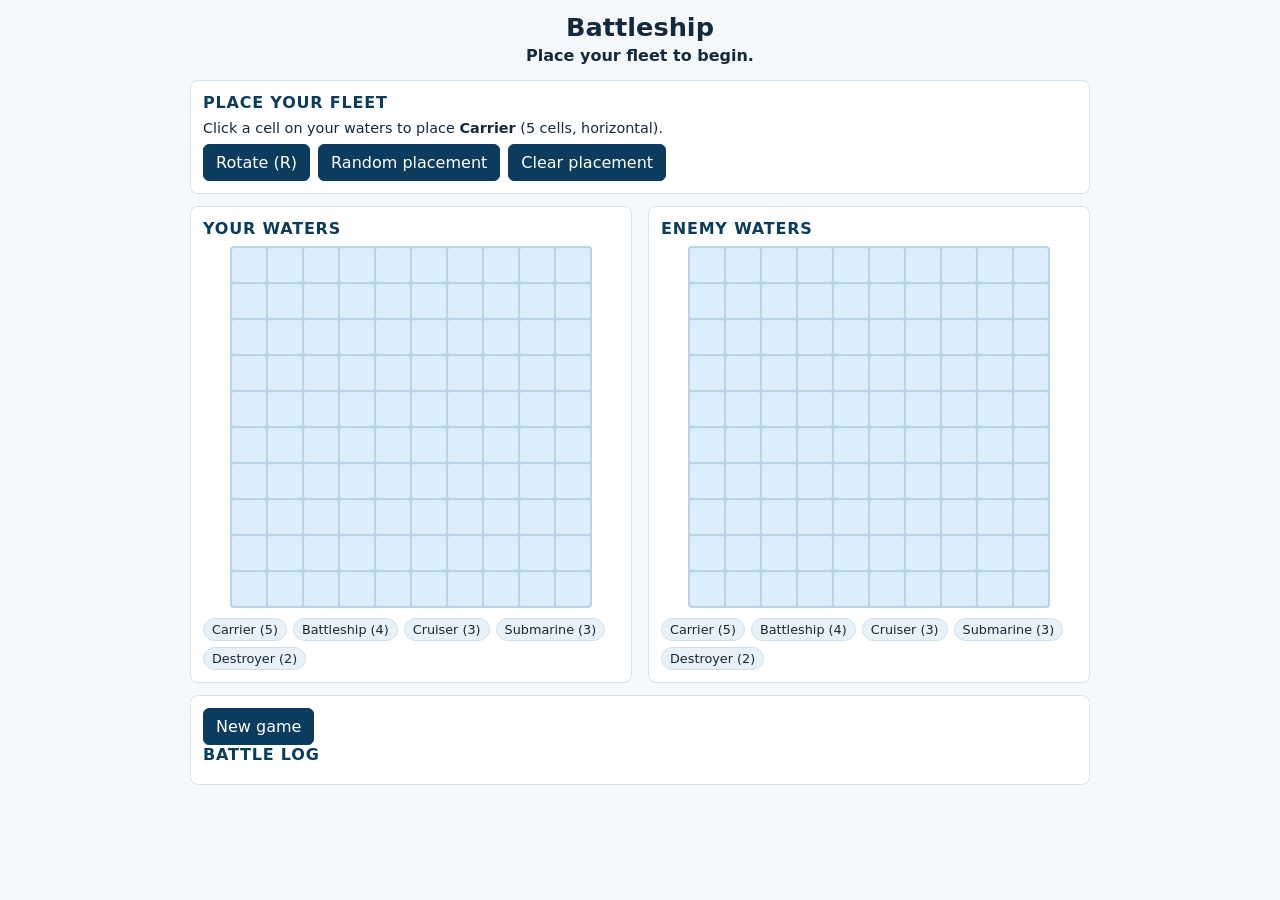
==== index.html @ 0fa8702b "Fix hover affordance, miss marker, cell reflow and add end-of-game overlay Co-Authored-By: Devin AI " ====
<!DOCTYPE html>
<html lang="en">
<head>
  <meta charset="UTF-8">
  <meta name="viewport" content="width=device-width, initial-scale=1.0">
  <title>Battleship</title>
  <link rel="stylesheet" href="styles.css">
</head>
<body>
  <header>
    <h1>Battleship</h1>
    <p id="status" class="status" role="status" aria-live="polite">Place your fleet to begin.</p>
  </header>

  <main>
    <section id="placement-panel" class="panel">
      <h2>Place your fleet</h2>
      <p class="hint">
        Click a cell on your waters to place
        <strong id="next-ship-name">Carrier</strong>
        (<span id="next-ship-size">5</span> cells,
        <span id="orientation-label">horizontal</span>).
      </p>
      <div class="controls">
        <button type="button" id="rotate-btn">Rotate (R)</button>
        <button type="button" id="random-btn">Random placement</button>
        <button type="button" id="reset-placement-btn">Clear placement</button>
      </div>
    </section>

    <div class="boards">
      <section class="board-wrapper">
        <h2>Your waters</h2>
        <div id="player-board" class="board" aria-label="Your waters"></div>
        <ul id="player-fleet" class="fleet-list"></ul>
      </section>

      <section class="board-wrapper">
        <h2>Enemy waters</h2>
        <div id="enemy-board" class="board" aria-label="Enemy waters"></div>
        <ul id="enemy-fleet" class="fleet-list"></ul>
      </section>
    </div>

    <section class="panel">
      <div class="controls">
        <button type="button" id="new-game-btn">New game</button>
      </div>
      <h2>Battle log</h2>
      <ul id="log" class="log"></ul>
    </section>
  </main>

  <div id="game-over-overlay" class="overlay" hidden>
    <div class="overlay-card" role="dialog" aria-modal="true" aria-labelledby="result-title">
      <h2 id="result-title">You won!</h2>
      <p id="result-detail"></p>
      <button type="button" id="play-again-btn">Play again</button>
    </div>
  </div>

  <script src="game.js"></script>
</body>
</html>
---- styles.css ----
:root {
  --sea: #dceefb;
  --sea-dark: #0b3c5d;
  --ship: #6b7a8f;
  --hit: #d64545;
  --miss: #2f3e4d;
  --miss-marker: #cfd8e3;
  --sunk: #7b1e1e;
  --preview-ok: #4caf7d;
  --preview-bad: #e07a5f;
  --hover: #a9d0ea;
  --cell-gap: 2px;
  /* Fixed cell size: grid tracks never depend on cell content, so marking a
     cell can never resize a row or reflow the board. */
  --cell-size: clamp(24px, 7.6vw, 34px);
}

* {
  box-sizing: border-box;
}

body {
  margin: 0;
  padding: 12px;
  font-family: system-ui, -apple-system, "Segoe UI", Roboto, sans-serif;
  background: #f4f8fb;
  color: #14293b;
}

header {
  text-align: center;
}

h1 {
  margin: 0 0 4px;
  font-size: 1.6rem;
}

h2 {
  font-size: 1rem;
  margin: 0 0 8px;
  text-transform: uppercase;
  letter-spacing: 0.05em;
  color: var(--sea-dark);
}

main {
  max-width: 900px;
  margin: 0 auto;
}

.status {
  margin: 0 0 12px;
  font-weight: 600;
  min-height: 1.4em;
}

.hint {
  margin: 0 0 8px;
  font-size: 0.9rem;
}

.panel {
  background: #fff;
  border: 1px solid #d6e2ec;
  border-radius: 8px;
  padding: 12px;
  margin-bottom: 12px;
}

.controls {
  display: flex;
  flex-wrap: wrap;
  gap: 8px;
}

button {
  font: inherit;
  padding: 8px 12px;
  border: 1px solid var(--sea-dark);
  border-radius: 6px;
  background: var(--sea-dark);
  color: #fff;
  cursor: pointer;
  transition: background 0.15s ease, opacity 0.15s ease;
}

button:hover:not(:disabled) {
  background: #145a80;
}

button:disabled {
  opacity: 0.5;
  cursor: not-allowed;
}

.boards {
  display: flex;
  flex-wrap: wrap;
  gap: 16px;
  justify-content: center;
  margin-bottom: 12px;
}

.board-wrapper {
  flex: 1 1 320px;
  min-width: 0;
  background: #fff;
  border: 1px solid #d6e2ec;
  border-radius: 8px;
  padding: 12px;
}

/* Fixed 10x10 tracks. The cell size scales with the viewport but every track
   is the same fixed length, so the grid geometry is independent of state. */
.board {
  display: grid;
  grid-template-columns: repeat(10, var(--cell-size));
  grid-template-rows: repeat(10, var(--cell-size));
  gap: var(--cell-gap);
  width: max-content;
  max-width: 100%;
  margin: 0 auto;
  background: #b9d4e6;
  padding: var(--cell-gap);
  border-radius: 4px;
  touch-action: manipulation;
}

.cell {
  position: relative;
  width: var(--cell-size);
  height: var(--cell-size);
  background: var(--sea);
  border: none;
  border-radius: 2px;
  padding: 0;
  overflow: hidden;
  color: #fff;
  cursor: default;
  transition: background 0.15s ease;
}

/* Markers are absolutely positioned so they can never influence layout. */
.cell::after {
  position: absolute;
  top: 50%;
  left: 50%;
  transform: translate(-50%, -50%);
  line-height: 1;
  font-size: calc(var(--cell-size) * 0.7);
}

/* Hover affordance is opt-in per board: `interactive` is set only on the board
   the player can actually click during the current phase. */
.board.interactive .cell:not(.fired) {
  cursor: crosshair;
}

.board.interactive .cell:not(.fired):hover {
  background: var(--hover);
}

.board.interactive .cell.ship:not(.fired):hover {
  background: #8394a8;
}

.cell.ship {
  background: var(--ship);
}

/* Miss: dark slate fill with a small round dot, so it differs from a hit in
   both colour and marker shape. */
.cell.miss {
  background: var(--miss);
}

.cell.miss::after {
  content: "";
  width: calc(var(--cell-size) * 0.3);
  height: calc(var(--cell-size) * 0.3);
  border-radius: 50%;
  background: var(--miss-marker);
}

.cell.hit {
  background: var(--hit);
}

.cell.hit::after {
  content: "✕";
}

.cell.sunk {
  background: var(--sunk);
}

.cell.sunk::after {
  content: "✕";
}

.cell.preview-ok {
  background: var(--preview-ok);
}

.cell.preview-bad {
  background: var(--preview-bad);
}

.fleet-list {
  list-style: none;
  margin: 10px 0 0;
  padding: 0;
  display: flex;
  flex-wrap: wrap;
  gap: 6px;
  font-size: 0.8rem;
}

.fleet-list li {
  padding: 3px 8px;
  border-radius: 999px;
  background: #e8f1f8;
  border: 1px solid #cfe0ed;
}

.fleet-list li.sunk-ship {
  background: var(--sunk);
  border-color: var(--sunk);
  color: #fff;
  text-decoration: line-through;
}

.log {
  list-style: none;
  margin: 0;
  padding: 0;
  max-height: 180px;
  overflow-y: auto;
  font-size: 0.9rem;
}

.log li {
  padding: 4px 0;
  border-bottom: 1px solid #eef3f7;
}

/* End-of-game overlay: the boards stay visible behind the translucent scrim. */
.overlay {
  position: fixed;
  inset: 0;
  display: flex;
  align-items: center;
  justify-content: center;
  background: rgba(11, 60, 93, 0.55);
  padding: 16px;
}

.overlay[hidden] {
  display: none;
}

.overlay-card {
  background: #fff;
  border-radius: 12px;
  padding: 24px;
  text-align: center;
  max-width: 320px;
  box-shadow: 0 10px 30px rgba(11, 60, 93, 0.35);
}

.overlay-card h2 {
  font-size: 1.5rem;
  margin-bottom: 8px;
}

.overlay-card p {
  margin: 0 0 16px;
}

@media (max-width: 700px) {
  .boards {
    flex-direction: column;
    align-items: center;
  }

  .board-wrapper {
    width: 100%;
  }
}
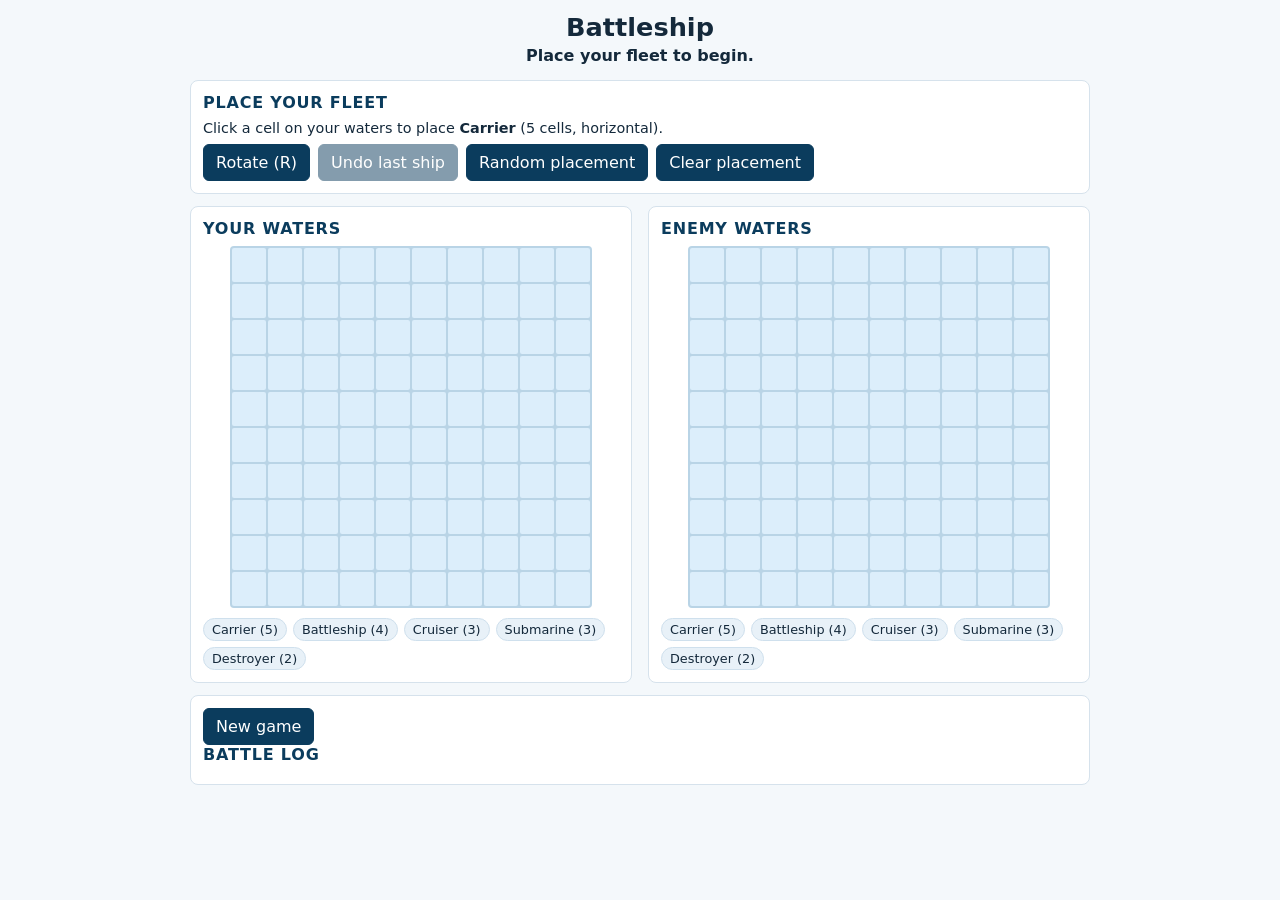
==== commit 6f932376: "Fit both boards on a phone and add a tap-based placement flow Co-Authored-By: Devin AI <158243242+de" ====
--- a/index.html
+++ b/index.html
@@ -16,13 +16,15 @@
     <section id="placement-panel" class="panel">
       <h2>Place your fleet</h2>
       <p class="hint">
-        Click a cell on your waters to place
+        <span id="placement-instruction">Click a cell on your waters to place</span>
         <strong id="next-ship-name">Carrier</strong>
         (<span id="next-ship-size">5</span> cells,
         <span id="orientation-label">horizontal</span>).
       </p>
       <div class="controls">
         <button type="button" id="rotate-btn">Rotate (R)</button>
+        <button type="button" id="confirm-placement-btn" hidden>Confirm</button>
+        <button type="button" id="undo-ship-btn">Undo last ship</button>
         <button type="button" id="random-btn">Random placement</button>
         <button type="button" id="reset-placement-btn">Clear placement</button>
       </div>
--- a/styles.css
+++ b/styles.css
@@ -11,8 +11,11 @@
   --hover: #a9d0ea;
   --cell-gap: 2px;
   /* Fixed cell size: grid tracks never depend on cell content, so marking a
-     cell can never resize a row or reflow the board. */
-  --cell-size: clamp(24px, 7.6vw, 34px);
+     cell can never resize a row or reflow the board.
+     Both 10-wide boards sit side by side, so a cell may take at most a
+     twentieth of the width left after padding, borders and gaps (~100px on a
+     phone). The 34px cap keeps desktop exactly as it was. */
+  --cell-size: clamp(13px, calc((100vw - 100px) / 20), 34px);
 }
 
 * {
@@ -85,7 +88,9 @@
   transition: background 0.15s ease, opacity 0.15s ease;
 }
 
-button:hover:not(:disabled) {
+/* Board cells are buttons too, but their hover affordance is phase-driven and
+   handled by the `.board.interactive` rules, so exclude them here. */
+button:not(.cell):hover:not(:disabled) {
   background: #145a80;
 }
 
@@ -199,12 +204,25 @@
   content: "✕";
 }
 
-.cell.preview-ok {
+/* The placement preview must win over the hover highlight: the hovered cell is
+   the anchor of the preview, and the `.board.interactive ... :hover` selectors
+   above are more specific than a bare `.cell.preview-*`, so the preview is
+   restated here at matching specificity (and later in the file). */
+.cell.preview-ok,
+.board.interactive .cell.preview-ok:not(.fired):hover {
   background: var(--preview-ok);
 }
 
-.cell.preview-bad {
+.cell.preview-bad,
+.board.interactive .cell.preview-bad:not(.fired):hover {
   background: var(--preview-bad);
+}
+
+/* A tap-selected (armed) preview: outlined so it reads as a pending choice
+   rather than a transient hover, since touch has no hover to fall back on. */
+.cell.preview-pending {
+  outline: 2px solid var(--sea-dark);
+  outline-offset: -2px;
 }
 
 .fleet-list {
@@ -278,13 +296,61 @@
   margin: 0 0 16px;
 }
 
+/* Phone layout: both boards must be on screen at once during the firing
+   phase, so they stay side by side and everything around them is compressed
+   rather than stacked. */
 @media (max-width: 700px) {
+  body {
+    padding: 8px;
+  }
+
+  h1 {
+    font-size: 1.2rem;
+  }
+
+  .status {
+    margin-bottom: 8px;
+    font-size: 0.9rem;
+  }
+
   .boards {
-    flex-direction: column;
-    align-items: center;
+    flex-wrap: nowrap;
+    gap: 8px;
+    margin-bottom: 8px;
   }
 
   .board-wrapper {
-    width: 100%;
-  }
-}
+    flex: 1 1 0;
+    padding: 6px;
+  }
+
+  .board-wrapper h2 {
+    font-size: 0.7rem;
+    margin-bottom: 4px;
+  }
+
+  .panel {
+    padding: 8px;
+    margin-bottom: 8px;
+  }
+
+  .controls button {
+    padding: 8px 10px;
+    font-size: 0.85rem;
+  }
+
+  .fleet-list {
+    margin-top: 6px;
+    gap: 3px;
+    font-size: 0.65rem;
+  }
+
+  .fleet-list li {
+    padding: 2px 5px;
+  }
+
+  .log {
+    max-height: 96px;
+    font-size: 0.8rem;
+  }
+}
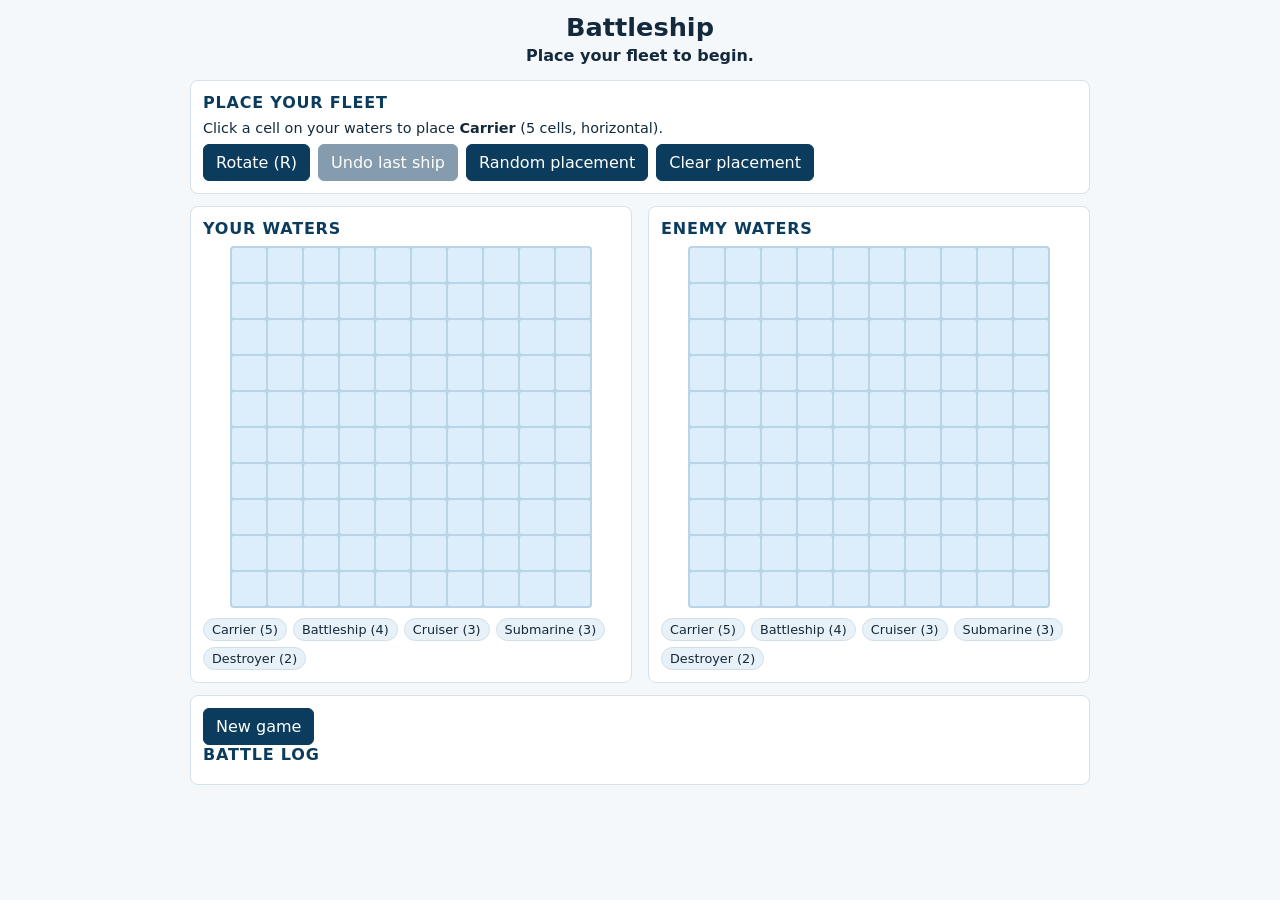
==== commit ccf30dae: "Size the boards by the smaller of the width and height available Co-Authored-By: Devin AI <158243242" ====
--- a/index.html
+++ b/index.html
@@ -33,13 +33,17 @@
     <div class="boards">
       <section class="board-wrapper">
         <h2>Your waters</h2>
-        <div id="player-board" class="board" aria-label="Your waters"></div>
+        <div class="board-area">
+          <div id="player-board" class="board" aria-label="Your waters"></div>
+        </div>
         <ul id="player-fleet" class="fleet-list"></ul>
       </section>
 
       <section class="board-wrapper">
         <h2>Enemy waters</h2>
-        <div id="enemy-board" class="board" aria-label="Enemy waters"></div>
+        <div class="board-area">
+          <div id="enemy-board" class="board" aria-label="Enemy waters"></div>
+        </div>
         <ul id="enemy-fleet" class="fleet-list"></ul>
       </section>
     </div>
--- a/styles.css
+++ b/styles.css
@@ -10,12 +10,13 @@
   --preview-bad: #e07a5f;
   --hover: #a9d0ea;
   --cell-gap: 2px;
-  /* Fixed cell size: grid tracks never depend on cell content, so marking a
-     cell can never resize a row or reflow the board.
-     Both 10-wide boards sit side by side, so a cell may take at most a
-     twentieth of the width left after padding, borders and gaps (~100px on a
-     phone). The 34px cap keeps desktop exactly as it was. */
-  --cell-size: clamp(13px, calc((100vw - 100px) / 20), 34px);
+  /* Largest a cell may get; reached on desktop, where the board is 362px as
+     before. Below that the board is sized from its container rather than from
+     the viewport, so a scrollbar appearing can never push a column out of
+     view. */
+  --cell-max: 34px;
+  /* 10 cells + 9 inner gaps + the padding on both sides */
+  --board-cap: calc(var(--cell-max) * 10 + var(--cell-gap) * 11);
 }
 
 * {
@@ -116,15 +117,20 @@
   padding: 12px;
 }
 
-/* Fixed 10x10 tracks. The cell size scales with the viewport but every track
-   is the same fixed length, so the grid geometry is independent of state. */
+/* Ten equal tracks in a square box: the board fills the width its wrapper
+   gives it (capped at the desktop size) and every track is an equal fraction
+   of that, so the geometry depends only on the container - never on cell
+   state, and never on the viewport width, which would include a scrollbar. */
 .board {
   display: grid;
-  grid-template-columns: repeat(10, var(--cell-size));
-  grid-template-rows: repeat(10, var(--cell-size));
+  grid-template-columns: repeat(10, 1fr);
+  grid-template-rows: repeat(10, 1fr);
   gap: var(--cell-gap);
-  width: max-content;
-  max-width: 100%;
+  width: 100%;
+  aspect-ratio: 1;
+  /* Lets the markers inside be sized as a fraction of the board (cqw). */
+  container-type: size;
+  max-width: var(--board-cap);
   margin: 0 auto;
   background: #b9d4e6;
   padding: var(--cell-gap);
@@ -134,8 +140,11 @@
 
 .cell {
   position: relative;
-  width: var(--cell-size);
-  height: var(--cell-size);
+  width: 100%;
+  height: 100%;
+  /* Marker size follows the board, not the viewport: 6.6% of the board width
+     is ~0.7 of a cell at every size. */
+  font-size: 6.6cqw;
   background: var(--sea);
   border: none;
   border-radius: 2px;
@@ -153,7 +162,7 @@
   left: 50%;
   transform: translate(-50%, -50%);
   line-height: 1;
-  font-size: calc(var(--cell-size) * 0.7);
+  font-size: 1em;
 }
 
 /* Hover affordance is opt-in per board: `interactive` is set only on the board
@@ -182,8 +191,8 @@
 
 .cell.miss::after {
   content: "";
-  width: calc(var(--cell-size) * 0.3);
-  height: calc(var(--cell-size) * 0.3);
+  width: 30%;
+  height: 30%;
   border-radius: 50%;
   background: var(--miss-marker);
 }
@@ -296,6 +305,56 @@
   margin: 0 0 16px;
 }
 
+/* Compact viewports - phones in either orientation. The page becomes a column
+   that fills the viewport, which gives the row holding the boards a definite
+   height; .board-area is a size container inside it, so each board can be the
+   smaller of the space available across (100cqw) and down (100cqh). Sizing
+   against one axis only is what made the board overflow the other one. */
+@media (max-width: 700px), (max-height: 600px) and (orientation: landscape) {
+  body {
+    display: flex;
+    flex-direction: column;
+    min-height: 100svh;
+  }
+
+  main {
+    display: flex;
+    flex-direction: column;
+    flex: 1 1 auto;
+    min-height: 0;
+    width: 100%;
+  }
+
+  .boards {
+    flex: 1 1 auto;
+    min-height: 0;
+    flex-wrap: nowrap;
+    align-items: stretch;
+  }
+
+  .board-wrapper {
+    display: flex;
+    flex-direction: column;
+    flex: 1 1 0;
+    min-height: 0;
+  }
+
+  .board-area {
+    flex: 1 1 auto;
+    min-height: 0;
+    display: flex;
+    justify-content: center;
+    container-type: size;
+  }
+
+  .board {
+    width: min(100cqw, 100cqh, var(--board-cap));
+    height: min(100cqw, 100cqh, var(--board-cap));
+    max-width: none;
+    aspect-ratio: auto;
+  }
+}
+
 /* Phone layout: both boards must be on screen at once during the firing
    phase, so they stay side by side and everything around them is compressed
    rather than stacked. */
@@ -354,3 +413,138 @@
     font-size: 0.8rem;
   }
 }
+
+/* Very narrow phones (320px and down): trim the chrome around the grids
+   further so the cells keep some size instead of bottoming out on the floor
+   of the clamp. */
+@media (max-width: 360px) {
+  body {
+    padding: 4px;
+  }
+
+  .boards {
+    gap: 6px;
+  }
+
+  .board-wrapper {
+    padding: 4px;
+  }
+
+  .fleet-list {
+    font-size: 0.6rem;
+  }
+
+  h1 {
+    font-size: 1.05rem;
+  }
+
+  .hint {
+    font-size: 0.8rem;
+    margin-bottom: 6px;
+  }
+
+  .panel {
+    margin-bottom: 6px;
+  }
+
+  .controls {
+    gap: 6px;
+  }
+
+  .controls button {
+    padding: 6px 8px;
+    font-size: 0.8rem;
+  }
+
+  .log {
+    max-height: 60px;
+  }
+}
+
+/* Landscape phones: height is the scarce dimension, so the chrome above and
+   below the boards is trimmed hard to leave the grids as much of it as
+   possible. */
+@media (max-height: 600px) and (orientation: landscape) {
+  body {
+    padding: 6px;
+  }
+
+  /* Title and status share one line, and the battle log sits next to the New
+     game button, so the vertical chrome is roughly two lines instead of six. */
+  header {
+    display: flex;
+    align-items: baseline;
+    justify-content: center;
+    gap: 10px;
+    margin-bottom: 6px;
+  }
+
+  h1 {
+    font-size: 1rem;
+    margin: 0;
+  }
+
+  .status {
+    margin: 0;
+    font-size: 0.85rem;
+  }
+
+  main > .panel:last-of-type {
+    display: flex;
+    align-items: center;
+    gap: 8px;
+  }
+
+  main > .panel:last-of-type h2 {
+    margin: 0;
+    font-size: 0.65rem;
+  }
+
+  main > .panel:last-of-type .log {
+    flex: 1 1 auto;
+  }
+
+  .hint {
+    font-size: 0.8rem;
+    margin-bottom: 6px;
+  }
+
+  .panel {
+    padding: 6px;
+    margin-bottom: 6px;
+  }
+
+  .boards {
+    gap: 8px;
+    margin-bottom: 6px;
+  }
+
+  .board-wrapper {
+    padding: 6px;
+  }
+
+  .board-wrapper h2 {
+    font-size: 0.7rem;
+    margin-bottom: 4px;
+  }
+
+  .controls button {
+    padding: 6px 10px;
+    font-size: 0.8rem;
+  }
+
+  .fleet-list {
+    margin-top: 4px;
+    gap: 3px;
+    font-size: 0.6rem;
+  }
+
+  .fleet-list li {
+    padding: 2px 5px;
+  }
+
+  .log {
+    max-height: 44px;
+    font-size: 0.75rem;
+  }
+}
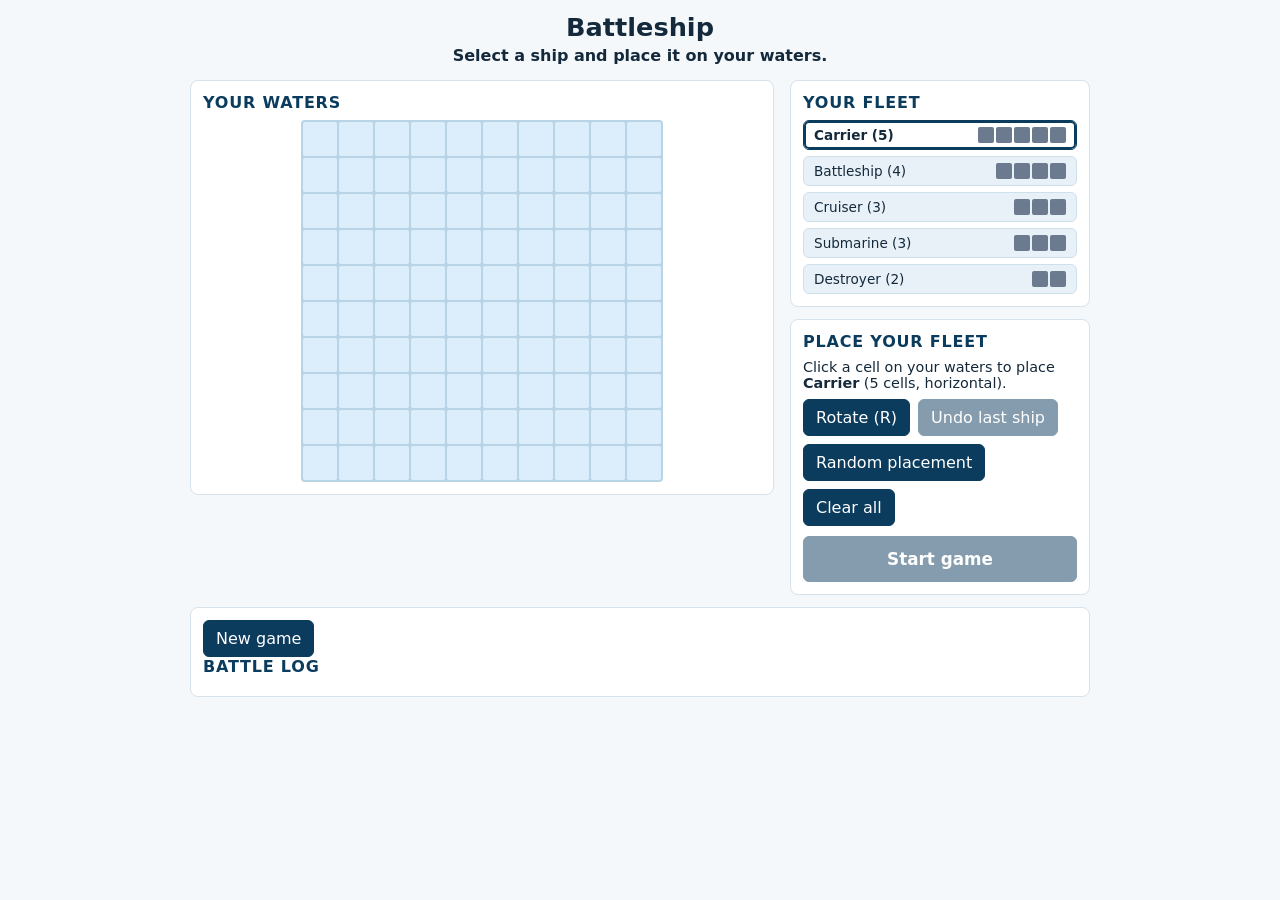
==== commit 5381e5d1: "Rework placement: player board only, selectable fleet picker, any-order placement, Start game gate C" ====
--- a/index.html
+++ b/index.html
@@ -12,25 +12,8 @@
     <p id="status" class="status" role="status" aria-live="polite">Place your fleet to begin.</p>
   </header>
 
-  <main>
-    <section id="placement-panel" class="panel">
-      <h2>Place your fleet</h2>
-      <p class="hint">
-        <span id="placement-instruction">Click a cell on your waters to place</span>
-        <strong id="next-ship-name">Carrier</strong>
-        (<span id="next-ship-size">5</span> cells,
-        <span id="orientation-label">horizontal</span>).
-      </p>
-      <div class="controls">
-        <button type="button" id="rotate-btn">Rotate (R)</button>
-        <button type="button" id="confirm-placement-btn" hidden>Confirm</button>
-        <button type="button" id="undo-ship-btn">Undo last ship</button>
-        <button type="button" id="random-btn">Random placement</button>
-        <button type="button" id="reset-placement-btn">Clear placement</button>
-      </div>
-    </section>
-
-    <div class="boards">
+  <main id="game" class="placement">
+    <div id="boards" class="boards">
       <section class="board-wrapper">
         <h2>Your waters</h2>
         <div class="board-area">
@@ -39,7 +22,9 @@
         <ul id="player-fleet" class="fleet-list"></ul>
       </section>
 
-      <section class="board-wrapper">
+      <!-- Detached from the document during placement and attached by
+           "Start game"; see game.js. -->
+      <section id="enemy-wrapper" class="board-wrapper">
         <h2>Enemy waters</h2>
         <div class="board-area">
           <div id="enemy-board" class="board" aria-label="Enemy waters"></div>
@@ -47,6 +32,31 @@
         <ul id="enemy-fleet" class="fleet-list"></ul>
       </section>
     </div>
+
+    <section id="fleet-picker-panel" class="panel">
+      <h2>Your fleet</h2>
+      <ul id="fleet-picker" class="fleet-picker" aria-label="Ships to place"></ul>
+    </section>
+
+    <section id="placement-panel" class="panel">
+      <h2>Place your fleet</h2>
+      <p class="hint">
+        <span id="placement-instruction">Click a cell on your waters to place</span>
+        <span id="placement-detail">
+          <strong id="next-ship-name">Carrier</strong>
+          (<span id="next-ship-size">5</span> cells,
+          <span id="orientation-label">horizontal</span>).
+        </span>
+      </p>
+      <div class="controls">
+        <button type="button" id="rotate-btn">Rotate (R)</button>
+        <button type="button" id="confirm-placement-btn" hidden>Confirm</button>
+        <button type="button" id="undo-ship-btn">Undo last ship</button>
+        <button type="button" id="random-btn">Random placement</button>
+        <button type="button" id="reset-placement-btn">Clear all</button>
+      </div>
+      <button type="button" id="start-game-btn" class="primary" disabled>Start game</button>
+    </section>
 
     <section class="panel">
       <div class="controls">
--- a/styles.css
+++ b/styles.css
@@ -17,6 +17,8 @@
   --cell-max: 34px;
   /* 10 cells + 9 inner gaps + the padding on both sides */
   --board-cap: calc(var(--cell-max) * 10 + var(--cell-gap) * 11);
+  --cell-min: 14px;
+  --board-min: calc(var(--cell-min) * 10 + var(--cell-gap) * 11);
 }
 
 * {
@@ -258,6 +260,112 @@
   text-decoration: line-through;
 }
 
+/* Placement phase: only the player's board is in the document, with the fleet
+   picker and the placement controls in a column beside it. `main.placement`
+   is toggled by game.js together with the enemy board's presence. */
+main.placement {
+  display: grid;
+  grid-template-columns: minmax(0, 1fr) minmax(240px, 300px);
+  grid-template-rows: auto auto auto;
+  grid-template-areas:
+    "boards picker"
+    "boards controls"
+    "log    log";
+  column-gap: 16px;
+  align-items: start;
+}
+
+main.placement .boards {
+  grid-area: boards;
+}
+
+#fleet-picker-panel {
+  grid-area: picker;
+}
+
+#placement-panel {
+  grid-area: controls;
+}
+
+main.placement > .panel:last-of-type {
+  grid-area: log;
+}
+
+/* The picker already lists the fleet, so the status pills under the board
+   only appear once the battle starts. */
+main.placement .fleet-list {
+  display: none;
+}
+
+#placement-panel.no-selection #placement-detail {
+  display: none;
+}
+
+.fleet-picker {
+  list-style: none;
+  margin: 0;
+  padding: 0;
+  display: flex;
+  flex-direction: column;
+  gap: 6px;
+}
+
+/* One entry per ship: its name and its length drawn as a row of cells. */
+.fleet-picker .fleet-option {
+  display: flex;
+  align-items: center;
+  justify-content: space-between;
+  gap: 8px;
+  width: 100%;
+  padding: 6px 10px;
+  font-size: 0.85rem;
+  text-align: left;
+  color: inherit;
+  background: #e8f1f8;
+  border: 1px solid #cfe0ed;
+  border-radius: 6px;
+}
+
+.fleet-picker .fleet-option:hover:not(:disabled) {
+  background: var(--hover);
+}
+
+.fleet-picker .fleet-option.selected {
+  background: #fff;
+  border-color: var(--sea-dark);
+  box-shadow: inset 0 0 0 2px var(--sea-dark);
+  font-weight: 600;
+}
+
+.fleet-picker .fleet-option.placed {
+  text-decoration: line-through;
+}
+
+.fleet-option-cells {
+  display: flex;
+  gap: 2px;
+  flex: 0 0 auto;
+}
+
+.fleet-option-cells i {
+  display: block;
+  width: 16px;
+  height: 16px;
+  background: var(--ship);
+  border-radius: 2px;
+}
+
+/* Start game is the one action that moves the game on, so it is the largest
+   control on the placement screen. */
+#start-game-btn {
+  display: block;
+  width: 100%;
+  margin-top: 10px;
+  padding: 12px;
+  font-size: 1.05rem;
+  font-weight: 700;
+}
+
 .log {
   list-style: none;
   margin: 0;
@@ -412,6 +520,54 @@
     max-height: 96px;
     font-size: 0.8rem;
   }
+
+  .fleet-picker {
+    gap: 4px;
+  }
+
+  /* Narrow column beside the board: name above the cell row. */
+  .fleet-picker .fleet-option {
+    flex-direction: column;
+    align-items: flex-start;
+    gap: 3px;
+    padding: 4px 6px;
+    font-size: 0.7rem;
+  }
+
+  .fleet-option-cells i {
+    width: 9px;
+    height: 9px;
+  }
+
+  #start-game-btn {
+    margin-top: 8px;
+    padding: 10px;
+    font-size: 0.95rem;
+  }
+}
+
+/* Portrait phones during placement: the board takes the width the picker
+   leaves it (height is plentiful here), the controls go underneath. */
+@media (max-width: 700px) and (orientation: portrait) {
+  main.placement {
+    grid-template-columns: minmax(0, 1fr) auto;
+    grid-template-areas:
+      "boards   picker"
+      "controls controls"
+      "log      log";
+    column-gap: 8px;
+    align-items: stretch;
+  }
+
+  main.placement .board-area {
+    container-type: inline-size;
+  }
+
+  main.placement .board {
+    width: min(100cqw, var(--board-cap), 40svh);
+    height: auto;
+    aspect-ratio: 1;
+  }
 }
 
 /* Very narrow phones (320px and down): trim the chrome around the grids
@@ -458,6 +614,18 @@
 
   .log {
     max-height: 60px;
+  }
+}
+
+/* A board must stay tappable even when the height available collapses, so in
+   landscape it stops shrinking at --cell-min and the placement screen scrolls
+   instead - the same trade already accepted at 320px portrait. The floor is a
+   min-height on the container (the page then grows) rather than a min on the
+   board, and it is gated on a width that can fit two floored boards, because
+   flooring against width is what caused the 320px overflow in R18. */
+@media (min-width: 420px) and (max-height: 600px) and (orientation: landscape) {
+  .board-wrapper {
+    min-height: calc(var(--board-min) + 3.5rem);
   }
 }
 
@@ -547,4 +715,93 @@
     max-height: 44px;
     font-size: 0.75rem;
   }
-}
+
+  /* Placement in landscape: the picker and the controls each take a column
+     beside the board, so the scarce vertical budget goes to the grid instead
+     of a stack of buttons. */
+  main.placement {
+    grid-template-columns: minmax(0, 1fr) auto minmax(120px, 26%);
+    grid-template-rows: minmax(0, 1fr) auto;
+    grid-template-areas:
+      "boards picker controls"
+      "log    log    log";
+    column-gap: 8px;
+    align-items: stretch;
+  }
+
+  #fleet-picker-panel,
+  #placement-panel {
+    margin-bottom: 6px;
+    min-height: 0;
+    overflow-y: auto;
+  }
+
+  #fleet-picker-panel h2,
+  #placement-panel h2 {
+    font-size: 0.7rem;
+    margin-bottom: 4px;
+  }
+
+  #placement-panel .controls {
+    flex-direction: column;
+    align-items: stretch;
+    gap: 4px;
+  }
+
+  .fleet-picker {
+    gap: 4px;
+  }
+
+  .fleet-picker .fleet-option {
+    flex-direction: column;
+    align-items: flex-start;
+    gap: 3px;
+    padding: 4px 6px;
+    font-size: 0.7rem;
+  }
+
+  .fleet-option-cells i {
+    width: 9px;
+    height: 9px;
+  }
+
+  #start-game-btn {
+    margin-top: 6px;
+    padding: 8px;
+    font-size: 0.9rem;
+  }
+}
+
+/* Very short landscape (568x320 and similar): with the boards floored at
+   --cell-min, the firing phase only fits if the log and the labels around the
+   grids give up their remaining slack - per the rule that the chrome shrinks
+   before the boards do. */
+@media (max-height: 360px) and (orientation: landscape) {
+  main > .panel:last-of-type {
+    padding: 4px 6px;
+  }
+
+  .log {
+    max-height: 22px;
+  }
+
+  .board-wrapper h2 {
+    font-size: 0.65rem;
+    margin-bottom: 2px;
+  }
+
+  .fleet-list {
+    margin-top: 2px;
+    font-size: 0.55rem;
+  }
+
+  /* The status line repeats what the hint says; the buttons need the room. */
+  #placement-panel .hint {
+    display: none;
+  }
+
+  #placement-panel .controls button {
+    padding: 4px 8px;
+    font-size: 0.75rem;
+  }
+}
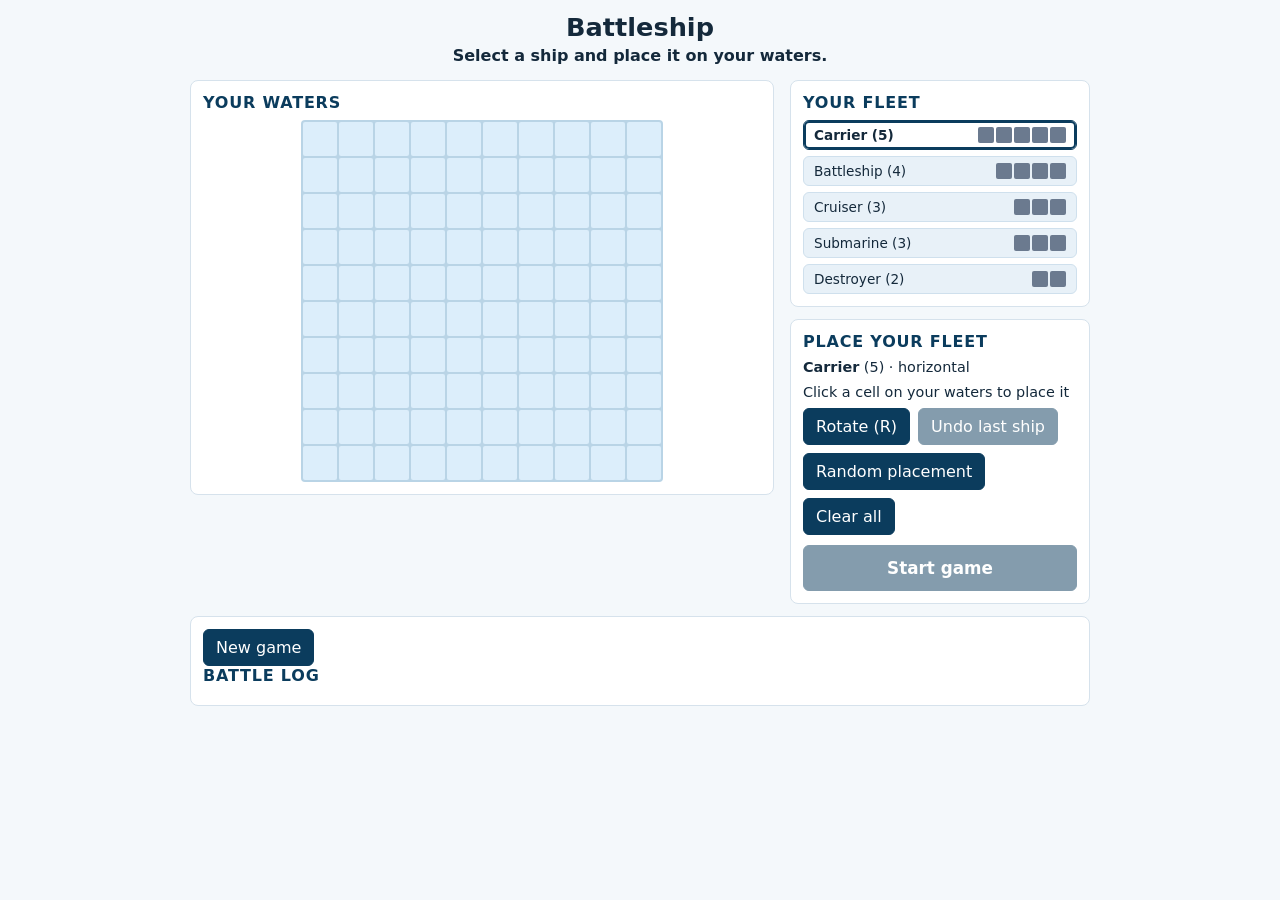
==== commit 3d480a18: "Keep the selected ship and orientation visible in short landscape Split the live readout (ship, leng" ====
--- a/index.html
+++ b/index.html
@@ -40,13 +40,13 @@
 
     <section id="placement-panel" class="panel">
       <h2>Place your fleet</h2>
+      <p id="placement-state" class="placement-state" aria-live="polite">
+        <strong id="next-ship-name">Carrier</strong>
+        <span id="placement-detail">(<span id="next-ship-size">5</span>)
+          &middot; <span id="orientation-label">horizontal</span></span>
+      </p>
       <p class="hint">
-        <span id="placement-instruction">Click a cell on your waters to place</span>
-        <span id="placement-detail">
-          <strong id="next-ship-name">Carrier</strong>
-          (<span id="next-ship-size">5</span> cells,
-          <span id="orientation-label">horizontal</span>).
-        </span>
+        <span id="placement-instruction">Click a cell on your waters to place it</span>
       </p>
       <div class="controls">
         <button type="button" id="rotate-btn">Rotate (R)</button>
--- a/styles.css
+++ b/styles.css
@@ -297,6 +297,14 @@
   display: none;
 }
 
+/* Live readout of the selected ship and its orientation; stays visible in
+   every layout, unlike the help text in .hint. */
+.placement-state {
+  margin: 0 0 6px;
+  font-size: 0.9rem;
+  min-height: 1.3em;
+}
+
 #placement-panel.no-selection #placement-detail {
   display: none;
 }
@@ -561,6 +569,8 @@
 
   main.placement .board-area {
     container-type: inline-size;
+    /* Stretching would override the aspect ratio and make the cells tall. */
+    align-items: flex-start;
   }
 
   main.placement .board {
@@ -748,6 +758,17 @@
     gap: 4px;
   }
 
+  /* The status line repeats what the hint says; the buttons need the room.
+     The live state line stays, just smaller. */
+  #placement-panel .hint {
+    display: none;
+  }
+
+  #placement-panel .placement-state {
+    font-size: 0.7rem;
+    margin-bottom: 4px;
+  }
+
   .fleet-picker {
     gap: 4px;
   }
@@ -795,11 +816,6 @@
     font-size: 0.55rem;
   }
 
-  /* The status line repeats what the hint says; the buttons need the room. */
-  #placement-panel .hint {
-    display: none;
-  }
-
   #placement-panel .controls button {
     padding: 4px 8px;
     font-size: 0.75rem;
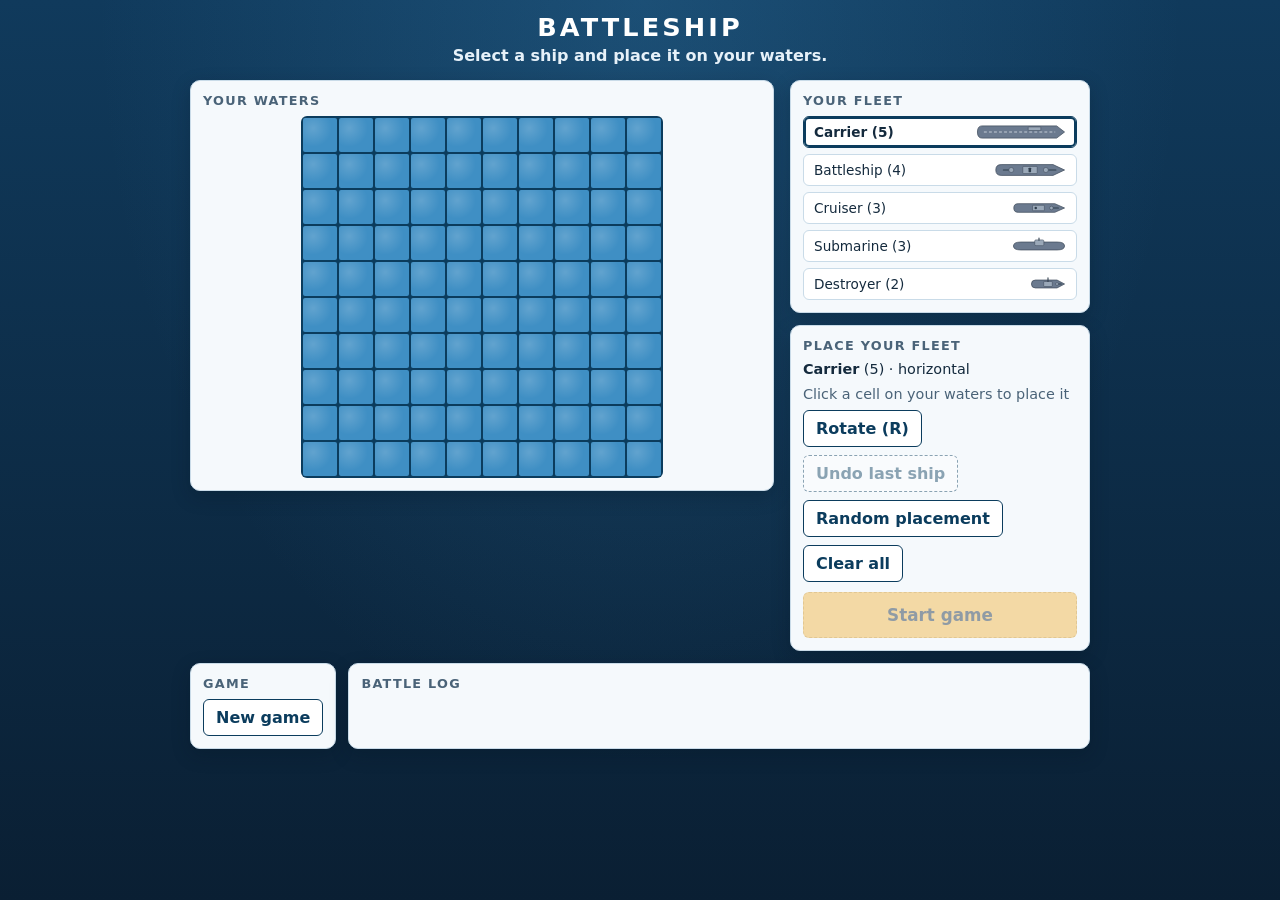
==== commit b5bffdc1: "Visual redesign: inline-SVG ship silhouettes, naval palette, button hierarchy, controls panel Co-Aut" ====
--- a/index.html
+++ b/index.html
@@ -58,13 +58,18 @@
       <button type="button" id="start-game-btn" class="primary" disabled>Start game</button>
     </section>
 
-    <section class="panel">
-      <div class="controls">
-        <button type="button" id="new-game-btn">New game</button>
-      </div>
-      <h2>Battle log</h2>
-      <ul id="log" class="log"></ul>
-    </section>
+    <div id="footer" class="footer">
+      <section id="game-controls" class="panel game-controls">
+        <h2>Game</h2>
+        <div class="controls">
+          <button type="button" id="new-game-btn">New game</button>
+        </div>
+      </section>
+      <section id="log-panel" class="panel log-panel">
+        <h2>Battle log</h2>
+        <ul id="log" class="log"></ul>
+      </section>
+    </div>
   </main>
 
   <div id="game-over-overlay" class="overlay" hidden>
--- a/styles.css
+++ b/styles.css
@@ -1,14 +1,28 @@
 :root {
-  --sea: #dceefb;
+  /* Naval palette: deep-water page, sand/paper cards, steel-grey ships. */
+  --ocean-deep: #0a1f33;
+  --ocean: #103a5c;
+  --sea: #3f8fc4;
+  --sea-light: #62a8d6;
   --sea-dark: #0b3c5d;
-  --ship: #6b7a8f;
+  --card: #f5f9fc;
+  --card-border: #c9dbe8;
+  --ink: #142a3d;
+  --ink-soft: #4a6378;
+  --hull: #6b7a8f;
+  --hull-edge: #3e4a5a;
+  --deck: #9aa8b8;
+  --detail: #2f3e4d;
+  --hull-sunk: #4a3030;
+  --deck-sunk: #6a5050;
   --hit: #d64545;
   --miss: #2f3e4d;
   --miss-marker: #cfd8e3;
   --sunk: #7b1e1e;
   --preview-ok: #4caf7d;
-  --preview-bad: #e07a5f;
-  --hover: #a9d0ea;
+  --preview-bad: #e0534f;
+  --hover: #8fc4e6;
+  --accent: #f2b33d;
   --cell-gap: 2px;
   /* Largest a cell may get; reached on desktop, where the board is 362px as
      before. Below that the board is sized from its container rather than from
@@ -29,25 +43,31 @@
   margin: 0;
   padding: 12px;
   font-family: system-ui, -apple-system, "Segoe UI", Roboto, sans-serif;
-  background: #f4f8fb;
-  color: #14293b;
+  background:
+    radial-gradient(ellipse at top, rgba(63, 143, 196, 0.25), transparent 60%),
+    linear-gradient(180deg, var(--ocean) 0%, var(--ocean-deep) 100%);
+  background-attachment: fixed;
+  color: var(--ink);
 }
 
 header {
   text-align: center;
+  color: #fff;
 }
 
 h1 {
   margin: 0 0 4px;
   font-size: 1.6rem;
+  letter-spacing: 0.12em;
+  text-transform: uppercase;
 }
 
 h2 {
-  font-size: 1rem;
+  font-size: 0.8rem;
   margin: 0 0 8px;
   text-transform: uppercase;
-  letter-spacing: 0.05em;
-  color: var(--sea-dark);
+  letter-spacing: 0.1em;
+  color: var(--ink-soft);
 }
 
 main {
@@ -59,19 +79,22 @@
   margin: 0 0 12px;
   font-weight: 600;
   min-height: 1.4em;
+  color: #e6f1f9;
 }
 
 .hint {
   margin: 0 0 8px;
   font-size: 0.9rem;
+  color: var(--ink-soft);
 }
 
 .panel {
-  background: #fff;
-  border: 1px solid #d6e2ec;
-  border-radius: 8px;
+  background: var(--card);
+  border: 1px solid var(--card-border);
+  border-radius: 10px;
   padding: 12px;
   margin-bottom: 12px;
+  box-shadow: 0 6px 18px rgba(4, 18, 32, 0.25);
 }
 
 .controls {
@@ -80,26 +103,42 @@
   gap: 8px;
 }
 
+/* Buttons: secondary by default (outlined steel), .primary for the one action
+   that moves the game on, and unmistakably washed out when disabled. */
 button {
   font: inherit;
+  font-weight: 600;
   padding: 8px 12px;
   border: 1px solid var(--sea-dark);
   border-radius: 6px;
-  background: var(--sea-dark);
-  color: #fff;
+  background: #fff;
+  color: var(--sea-dark);
   cursor: pointer;
-  transition: background 0.15s ease, opacity 0.15s ease;
+  transition: background 0.15s ease, color 0.15s ease, opacity 0.15s ease;
 }
 
 /* Board cells are buttons too, but their hover affordance is phase-driven and
    handled by the `.board.interactive` rules, so exclude them here. */
 button:not(.cell):hover:not(:disabled) {
-  background: #145a80;
+  background: var(--sea-dark);
+  color: #fff;
 }
 
 button:disabled {
-  opacity: 0.5;
+  opacity: 0.45;
   cursor: not-allowed;
+  border-style: dashed;
+}
+
+button.primary {
+  background: var(--accent);
+  border-color: #c98c15;
+  color: var(--ink);
+}
+
+button.primary:not(.cell):hover:not(:disabled) {
+  background: #ffc75a;
+  color: var(--ink);
 }
 
 .boards {
@@ -113,10 +152,11 @@
 .board-wrapper {
   flex: 1 1 320px;
   min-width: 0;
-  background: #fff;
-  border: 1px solid #d6e2ec;
-  border-radius: 8px;
+  background: var(--card);
+  border: 1px solid var(--card-border);
+  border-radius: 10px;
   padding: 12px;
+  box-shadow: 0 6px 18px rgba(4, 18, 32, 0.25);
 }
 
 /* Ten equal tracks in a square box: the board fills the width its wrapper
@@ -134,20 +174,24 @@
   container-type: size;
   max-width: var(--board-cap);
   margin: 0 auto;
-  background: #b9d4e6;
+  background: var(--sea-dark);
   padding: var(--cell-gap);
-  border-radius: 4px;
+  border-radius: 6px;
   touch-action: manipulation;
 }
 
 .cell {
   position: relative;
+  z-index: 1;
   width: 100%;
   height: 100%;
   /* Marker size follows the board, not the viewport: 6.6% of the board width
      is ~0.7 of a cell at every size. */
   font-size: 6.6cqw;
-  background: var(--sea);
+  /* Water: a faint highlight in the upper left reads as a ripple. */
+  background:
+    radial-gradient(circle at 30% 30%, rgba(255, 255, 255, 0.18), transparent 55%),
+    var(--sea);
   border: none;
   border-radius: 2px;
   padding: 0;
@@ -177,12 +221,113 @@
   background: var(--hover);
 }
 
-.board.interactive .cell.ship:not(.fired):hover {
-  background: #8394a8;
+/* A placed ship under the pointer during placement: the click picks it up. */
+.board.interactive .cell.ship:not(.fired) {
+  cursor: grab;
+}
+
+/* Ship graphics: grid items spanning the ship's cells, drawn above the water
+   but below fired cells so hit and miss markers stay on top. They never take
+   pointer events; the cell buttons underneath do. */
+.ship-graphic {
+  z-index: 2;
+  width: 100%;
+  height: 100%;
+  pointer-events: none;
+  overflow: visible;
+}
+
+.ship-graphic .hull {
+  fill: var(--hull);
+  stroke: var(--hull-edge);
+  stroke-width: 4;
+  stroke-linejoin: round;
+}
+
+.ship-graphic .deck {
+  fill: var(--deck);
+  stroke: var(--hull-edge);
+  stroke-width: 3;
+}
+
+.ship-graphic .turret {
+  fill: var(--deck);
+  stroke: var(--hull-edge);
+  stroke-width: 3;
+}
+
+.ship-graphic .detail {
+  fill: var(--detail);
+}
+
+.ship-graphic .barrel,
+.ship-graphic .mast {
+  stroke: var(--detail);
+  stroke-width: 6;
+  stroke-linecap: round;
+}
+
+.ship-graphic .deck-line {
+  stroke: #e3e9f0;
+  stroke-width: 4;
+}
+
+/* Sunk: darkened, scorched hull so it reads as a wreck, not a healthy ship. */
+.ship-graphic.sunk .hull {
+  fill: var(--hull-sunk);
+  stroke: #1f1414;
+}
+
+.ship-graphic.sunk .deck,
+.ship-graphic.sunk .turret {
+  fill: var(--deck-sunk);
+  stroke: #1f1414;
+}
+
+.ship-graphic.sunk .detail,
+.ship-graphic.sunk .barrel,
+.ship-graphic.sunk .mast {
+  fill: #1f1414;
+  stroke: #1f1414;
+}
+
+.ship-graphic.sunk .deck-line {
+  stroke: #7a6a6a;
+}
+
+/* Placement preview: the ship itself, tinted green when it fits and red
+   when it would overlap or run off the board. */
+.ship-graphic.preview {
+  z-index: 4;
+  opacity: 0.9;
+}
+
+.ship-graphic.preview-ok .hull,
+.ship-graphic.preview-ok .deck,
+.ship-graphic.preview-ok .turret {
+  fill: var(--preview-ok);
+  stroke: #1f6b47;
+}
+
+.ship-graphic.preview-bad .hull,
+.ship-graphic.preview-bad .deck,
+.ship-graphic.preview-bad .turret {
+  fill: var(--preview-bad);
+  stroke: #8a1f1f;
+}
+
+.ship-graphic.preview-pending .hull {
+  stroke-width: 8;
+}
+
+/* Fired cells sit above the ship graphics; on a ship the fill is translucent
+   so the hull shows through under the marker. */
+.cell.fired {
+  z-index: 3;
 }
 
 .cell.ship {
-  background: var(--ship);
+  background: var(--sea);
 }
 
 /* Miss: dark slate fill with a small round dot, so it differs from a hit in
@@ -200,19 +345,28 @@
 }
 
 .cell.hit {
-  background: var(--hit);
+  background: rgba(214, 69, 69, 0.3);
+  box-shadow: inset 0 0 0 2px var(--hit);
 }
 
 .cell.hit::after {
   content: "✕";
+  font-weight: 700;
+  color: var(--hit);
+  -webkit-text-stroke: 0.06em #fff;
+  text-shadow: 0 0 3px rgba(0, 0, 0, 0.7);
 }
 
 .cell.sunk {
-  background: var(--sunk);
+  background: rgba(40, 10, 10, 0.15);
+  box-shadow: inset 0 0 0 2px var(--sunk);
 }
 
 .cell.sunk::after {
   content: "✕";
+  font-weight: 700;
+  color: #f0b3b3;
+  text-shadow: 0 0 3px rgba(0, 0, 0, 0.9);
 }
 
 /* The placement preview must win over the hover highlight: the hovered cell is
@@ -221,18 +375,18 @@
    restated here at matching specificity (and later in the file). */
 .cell.preview-ok,
 .board.interactive .cell.preview-ok:not(.fired):hover {
-  background: var(--preview-ok);
+  background: #b9e3cb;
 }
 
 .cell.preview-bad,
 .board.interactive .cell.preview-bad:not(.fired):hover {
-  background: var(--preview-bad);
+  background: #f3b8b6;
 }
 
 /* A tap-selected (armed) preview: outlined so it reads as a pending choice
    rather than a transient hover, since touch has no hover to fall back on. */
 .cell.preview-pending {
-  outline: 2px solid var(--sea-dark);
+  outline: 2px solid var(--ink);
   outline-offset: -2px;
 }
 
@@ -249,8 +403,9 @@
 .fleet-list li {
   padding: 3px 8px;
   border-radius: 999px;
-  background: #e8f1f8;
-  border: 1px solid #cfe0ed;
+  background: #e3eef7;
+  border: 1px solid var(--card-border);
+  color: var(--ink);
 }
 
 .fleet-list li.sunk-ship {
@@ -287,7 +442,7 @@
   grid-area: controls;
 }
 
-main.placement > .panel:last-of-type {
+main.placement > .footer {
   grid-area: log;
 }
 
@@ -318,7 +473,7 @@
   gap: 6px;
 }
 
-/* One entry per ship: its name and its length drawn as a row of cells. */
+/* One entry per ship: its name and a small silhouette of it. */
 .fleet-picker .fleet-option {
   display: flex;
   align-items: center;
@@ -327,40 +482,40 @@
   width: 100%;
   padding: 6px 10px;
   font-size: 0.85rem;
+  font-weight: 500;
   text-align: left;
-  color: inherit;
-  background: #e8f1f8;
-  border: 1px solid #cfe0ed;
+  color: var(--ink);
+  background: #fff;
+  border: 1px solid var(--card-border);
   border-radius: 6px;
 }
 
 .fleet-picker .fleet-option:hover:not(:disabled) {
-  background: var(--hover);
+  background: #e3eef7;
+  color: var(--ink);
 }
 
 .fleet-picker .fleet-option.selected {
   background: #fff;
   border-color: var(--sea-dark);
   box-shadow: inset 0 0 0 2px var(--sea-dark);
-  font-weight: 600;
+  font-weight: 700;
 }
 
 .fleet-picker .fleet-option.placed {
   text-decoration: line-through;
-}
-
-.fleet-option-cells {
-  display: flex;
-  gap: 2px;
+  border-style: solid;
+}
+
+.fleet-silhouette {
+  --silhouette-cell: 18px;
   flex: 0 0 auto;
-}
-
-.fleet-option-cells i {
-  display: block;
-  width: 16px;
-  height: 16px;
-  background: var(--ship);
-  border-radius: 2px;
+  height: var(--silhouette-cell);
+  width: calc(var(--ship-length) * var(--silhouette-cell));
+}
+
+.fleet-option.placed .fleet-silhouette {
+  opacity: 0.6;
 }
 
 /* Start game is the one action that moves the game on, so it is the largest
@@ -372,6 +527,28 @@
   padding: 12px;
   font-size: 1.05rem;
   font-weight: 700;
+  box-shadow: 0 3px 0 #c98c15;
+}
+
+#start-game-btn:disabled {
+  box-shadow: none;
+}
+
+/* Below the boards: the game controls (New game, with room beside it for a
+   later Rules button) and the battle log side by side. */
+.footer {
+  display: flex;
+  gap: 12px;
+  align-items: stretch;
+}
+
+.game-controls {
+  flex: 0 0 auto;
+}
+
+.log-panel {
+  flex: 1 1 auto;
+  min-width: 0;
 }
 
 .log {
@@ -384,8 +561,17 @@
 }
 
 .log li {
-  padding: 4px 0;
-  border-bottom: 1px solid #eef3f7;
+  padding: 4px 8px;
+  border-left: 3px solid var(--card-border);
+  margin-bottom: 3px;
+  background: #fff;
+  border-radius: 0 4px 4px 0;
+  line-height: 1.35;
+}
+
+.log li:first-child {
+  border-left-color: var(--accent);
+  font-weight: 600;
 }
 
 /* End-of-game overlay: the boards stay visible behind the translucent scrim. */
@@ -395,7 +581,7 @@
   display: flex;
   align-items: center;
   justify-content: center;
-  background: rgba(11, 60, 93, 0.55);
+  background: rgba(6, 24, 41, 0.7);
   padding: 16px;
 }
 
@@ -404,21 +590,30 @@
 }
 
 .overlay-card {
-  background: #fff;
+  background: var(--card);
   border-radius: 12px;
   padding: 24px;
   text-align: center;
   max-width: 320px;
-  box-shadow: 0 10px 30px rgba(11, 60, 93, 0.35);
+  border-top: 6px solid var(--accent);
+  box-shadow: 0 10px 30px rgba(4, 18, 32, 0.5);
 }
 
 .overlay-card h2 {
   font-size: 1.5rem;
   margin-bottom: 8px;
+  color: var(--ink);
+  letter-spacing: 0.04em;
 }
 
 .overlay-card p {
   margin: 0 0 16px;
+  color: var(--ink-soft);
+}
+
+.overlay-card button {
+  background: var(--sea-dark);
+  color: #fff;
 }
 
 /* Compact viewports - phones in either orientation. The page becomes a column
@@ -469,6 +664,11 @@
     max-width: none;
     aspect-ratio: auto;
   }
+
+  .panel,
+  .board-wrapper {
+    box-shadow: none;
+  }
 }
 
 /* Phone layout: both boards must be on screen at once during the firing
@@ -524,16 +724,25 @@
     padding: 2px 5px;
   }
 
+  .footer {
+    gap: 8px;
+  }
+
   .log {
     max-height: 96px;
     font-size: 0.8rem;
   }
 
+  .log li {
+    padding: 2px 6px;
+    margin-bottom: 2px;
+  }
+
   .fleet-picker {
     gap: 4px;
   }
 
-  /* Narrow column beside the board: name above the cell row. */
+  /* Narrow column beside the board: name above the silhouette. */
   .fleet-picker .fleet-option {
     flex-direction: column;
     align-items: flex-start;
@@ -542,9 +751,8 @@
     font-size: 0.7rem;
   }
 
-  .fleet-option-cells i {
-    width: 9px;
-    height: 9px;
+  .fleet-silhouette {
+    --silhouette-cell: 11px;
   }
 
   #start-game-btn {
@@ -667,18 +875,22 @@
     font-size: 0.85rem;
   }
 
-  main > .panel:last-of-type {
+  .footer {
+    gap: 6px;
+  }
+
+  .footer .panel {
     display: flex;
     align-items: center;
     gap: 8px;
   }
 
-  main > .panel:last-of-type h2 {
+  .footer h2 {
     margin: 0;
     font-size: 0.65rem;
   }
 
-  main > .panel:last-of-type .log {
+  .log-panel .log {
     flex: 1 1 auto;
   }
 
@@ -724,6 +936,11 @@
   .log {
     max-height: 44px;
     font-size: 0.75rem;
+  }
+
+  .log li {
+    padding: 1px 6px;
+    margin-bottom: 2px;
   }
 
   /* Placement in landscape: the picker and the controls each take a column
@@ -781,9 +998,8 @@
     font-size: 0.7rem;
   }
 
-  .fleet-option-cells i {
-    width: 9px;
-    height: 9px;
+  .fleet-silhouette {
+    --silhouette-cell: 9px;
   }
 
   #start-game-btn {
@@ -798,7 +1014,7 @@
    grids give up their remaining slack - per the rule that the chrome shrinks
    before the boards do. */
 @media (max-height: 360px) and (orientation: landscape) {
-  main > .panel:last-of-type {
+  .footer .panel {
     padding: 4px 6px;
   }
 
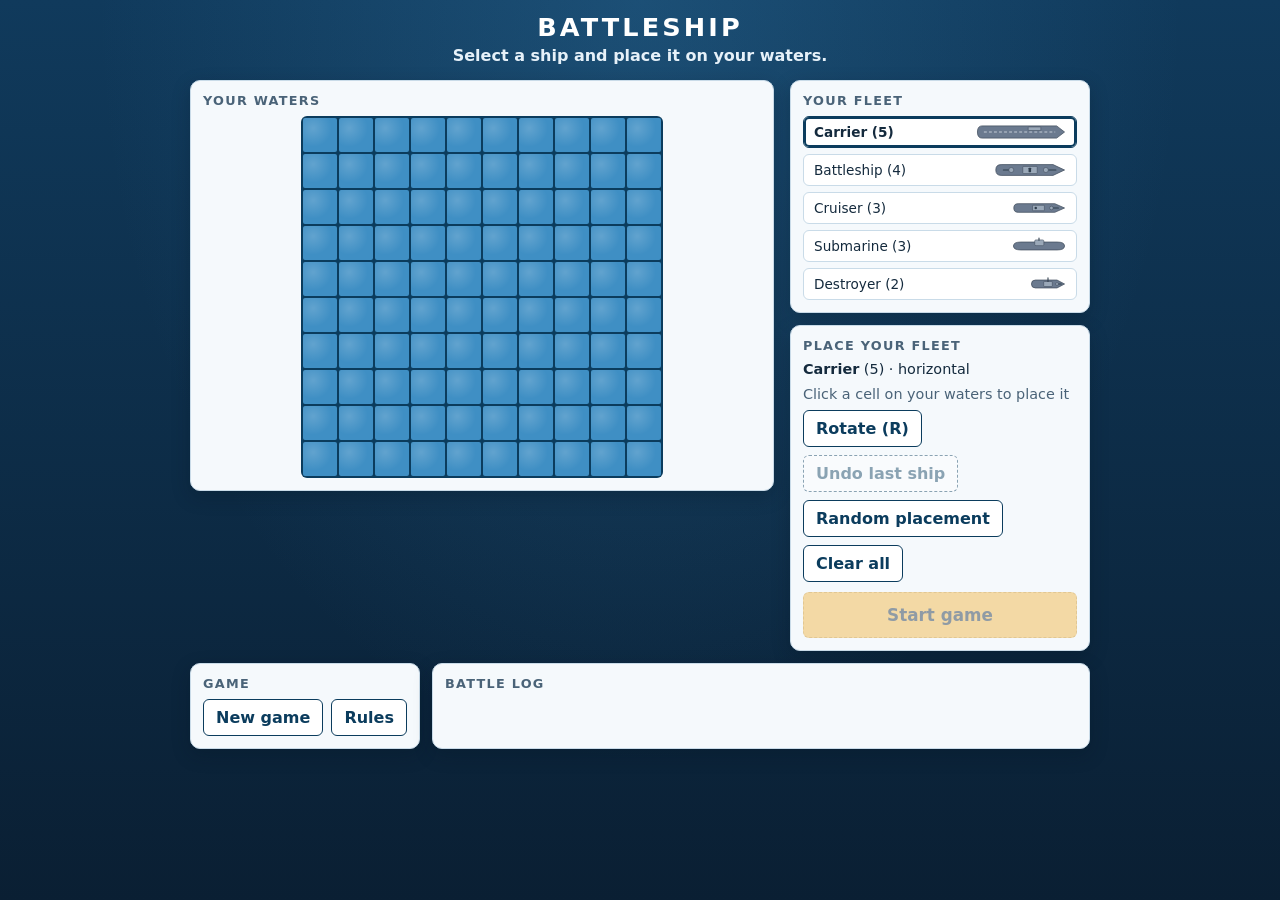
==== commit 9314f92b: "Add Rules button and accessible how-to-play dialog Co-Authored-By: Devin AI <158243242+devin-ai-inte" ====
--- a/index.html
+++ b/index.html
@@ -63,6 +63,7 @@
         <h2>Game</h2>
         <div class="controls">
           <button type="button" id="new-game-btn">New game</button>
+          <button type="button" id="rules-btn" aria-haspopup="dialog">Rules</button>
         </div>
       </section>
       <section id="log-panel" class="panel log-panel">
@@ -76,7 +77,40 @@
     <div class="overlay-card" role="dialog" aria-modal="true" aria-labelledby="result-title">
       <h2 id="result-title">You won!</h2>
       <p id="result-detail"></p>
-      <button type="button" id="play-again-btn">Play again</button>
+      <div class="controls overlay-actions">
+        <button type="button" id="play-again-btn">Play again</button>
+        <button type="button" id="result-rules-btn" class="secondary" aria-haspopup="dialog">Rules</button>
+      </div>
+    </div>
+  </div>
+
+  <div id="rules-overlay" class="overlay rules-overlay" hidden>
+    <div class="overlay-card rules-card" role="dialog" aria-modal="true" aria-labelledby="rules-title">
+      <button type="button" id="rules-close-btn" class="close-btn" aria-label="Close rules">&times;</button>
+      <h2 id="rules-title">How to play</h2>
+
+      <h3>Goal</h3>
+      <p>Sink all 5 enemy ships before the AI sinks yours.</p>
+
+      <h3>Placing your fleet</h3>
+      <ul>
+        <li>Select a ship in the fleet list, then click a cell on <strong>Your waters</strong> to place it. On a phone, tap a cell to preview and press <strong>Confirm</strong>.</li>
+        <li>Press <strong>R</strong> or the <strong>Rotate (R)</strong> button to switch between horizontal and vertical.</li>
+        <li>Ships cannot overlap or go off the board; an invalid spot shows in red.</li>
+        <li>Click a placed ship to pick it up and move it. Use <strong>Undo last ship</strong>, <strong>Random placement</strong> or <strong>Clear all</strong> to change your mind.</li>
+        <li><strong>Start game</strong> unlocks once all 5 ships are placed.</li>
+      </ul>
+      <p class="rules-fleet">Fleet: Carrier&nbsp;5 &middot; Battleship&nbsp;4 &middot; Cruiser&nbsp;3 &middot; Submarine&nbsp;3 &middot; Destroyer&nbsp;2</p>
+
+      <h3>Playing</h3>
+      <ul>
+        <li>You and the AI take turns firing one shot each. Click a cell on <strong>Enemy waters</strong> to fire.</li>
+        <li><span class="legend legend-hit">&times;</span> <strong>Hit</strong>: a red cross on the cell. <span class="legend legend-miss"></span> <strong>Miss</strong>: a dark cell with a dot. <span class="legend legend-sunk">&times;</span> <strong>Sunk</strong>: the whole ship darkens and its wreck is revealed.</li>
+        <li>The AI's shots appear on Your waters. The <strong>Battle log</strong> records every shot.</li>
+      </ul>
+
+      <h3>Winning</h3>
+      <p>The first to sink the whole enemy fleet wins. <strong>New game</strong> starts over at any time.</p>
     </div>
   </div>
 
--- a/styles.css
+++ b/styles.css
@@ -234,7 +234,8 @@
   width: 100%;
   height: 100%;
   pointer-events: none;
-  overflow: visible;
+  /* An off-board preview shows only the on-board part of the hull. */
+  overflow: hidden;
 }
 
 .ship-graphic .hull {
@@ -578,6 +579,8 @@
 .overlay {
   position: fixed;
   inset: 0;
+  /* Above the cells and ship graphics, which carry z-indexes of their own. */
+  z-index: 100;
   display: flex;
   align-items: center;
   justify-content: center;
@@ -614,6 +617,127 @@
 .overlay-card button {
   background: var(--sea-dark);
   color: #fff;
+}
+
+.overlay-card .overlay-actions {
+  justify-content: center;
+}
+
+.overlay-card button.secondary {
+  background: #fff;
+  color: var(--sea-dark);
+}
+
+.overlay-card button.secondary:hover {
+  background: var(--sea-dark);
+  color: #fff;
+}
+
+/* Rules dialog: sits above the end-of-game overlay so it can be opened from
+   there too, and scrolls itself when taller than the viewport. */
+.rules-overlay {
+  z-index: 101;
+  align-items: flex-start;
+  overflow-y: auto;
+}
+
+.rules-card {
+  position: relative;
+  text-align: left;
+  max-width: 480px;
+  width: 100%;
+  margin: auto 0;
+  padding: 20px 24px 22px;
+  font-size: 0.95rem;
+  line-height: 1.45;
+}
+
+.rules-card h2 {
+  margin-right: 36px;
+}
+
+.rules-card h3 {
+  margin: 16px 0 4px;
+  font-size: 0.8rem;
+  text-transform: uppercase;
+  letter-spacing: 0.08em;
+  color: var(--sea-dark);
+}
+
+.rules-card p {
+  margin: 0;
+  color: var(--ink);
+}
+
+.rules-card ul {
+  margin: 0;
+  padding-left: 20px;
+}
+
+.rules-card li + li {
+  margin-top: 4px;
+}
+
+.rules-card .rules-fleet {
+  margin-top: 8px;
+  padding: 6px 10px;
+  border-radius: 6px;
+  background: #e3eef7;
+  color: var(--ink-soft);
+  font-size: 0.85rem;
+}
+
+.rules-card .close-btn {
+  position: absolute;
+  top: 12px;
+  right: 12px;
+  width: 32px;
+  height: 32px;
+  padding: 0;
+  line-height: 1;
+  font-size: 1.3rem;
+  border-radius: 50%;
+  background: #fff;
+  color: var(--sea-dark);
+}
+
+/* Inline swatches matching the board markers. */
+.rules-card .legend {
+  display: inline-flex;
+  align-items: center;
+  justify-content: center;
+  width: 1.1em;
+  height: 1.1em;
+  vertical-align: -0.15em;
+  border-radius: 3px;
+  font-size: 0.85em;
+  font-weight: 700;
+  line-height: 1;
+}
+
+.rules-card .legend-hit {
+  background: rgba(214, 69, 69, 0.3);
+  box-shadow: inset 0 0 0 2px var(--hit);
+  color: var(--hit);
+}
+
+.rules-card .legend-miss {
+  background: var(--miss);
+  position: relative;
+}
+
+.rules-card .legend-miss::after {
+  content: "";
+  width: 30%;
+  height: 30%;
+  border-radius: 50%;
+  background: var(--miss-marker);
+}
+
+.rules-card .legend-sunk {
+  background: var(--hull-sunk);
+  box-shadow: inset 0 0 0 2px var(--sunk);
+  color: #f0b3b3;
 }
 
 /* Compact viewports - phones in either orientation. The page becomes a column
